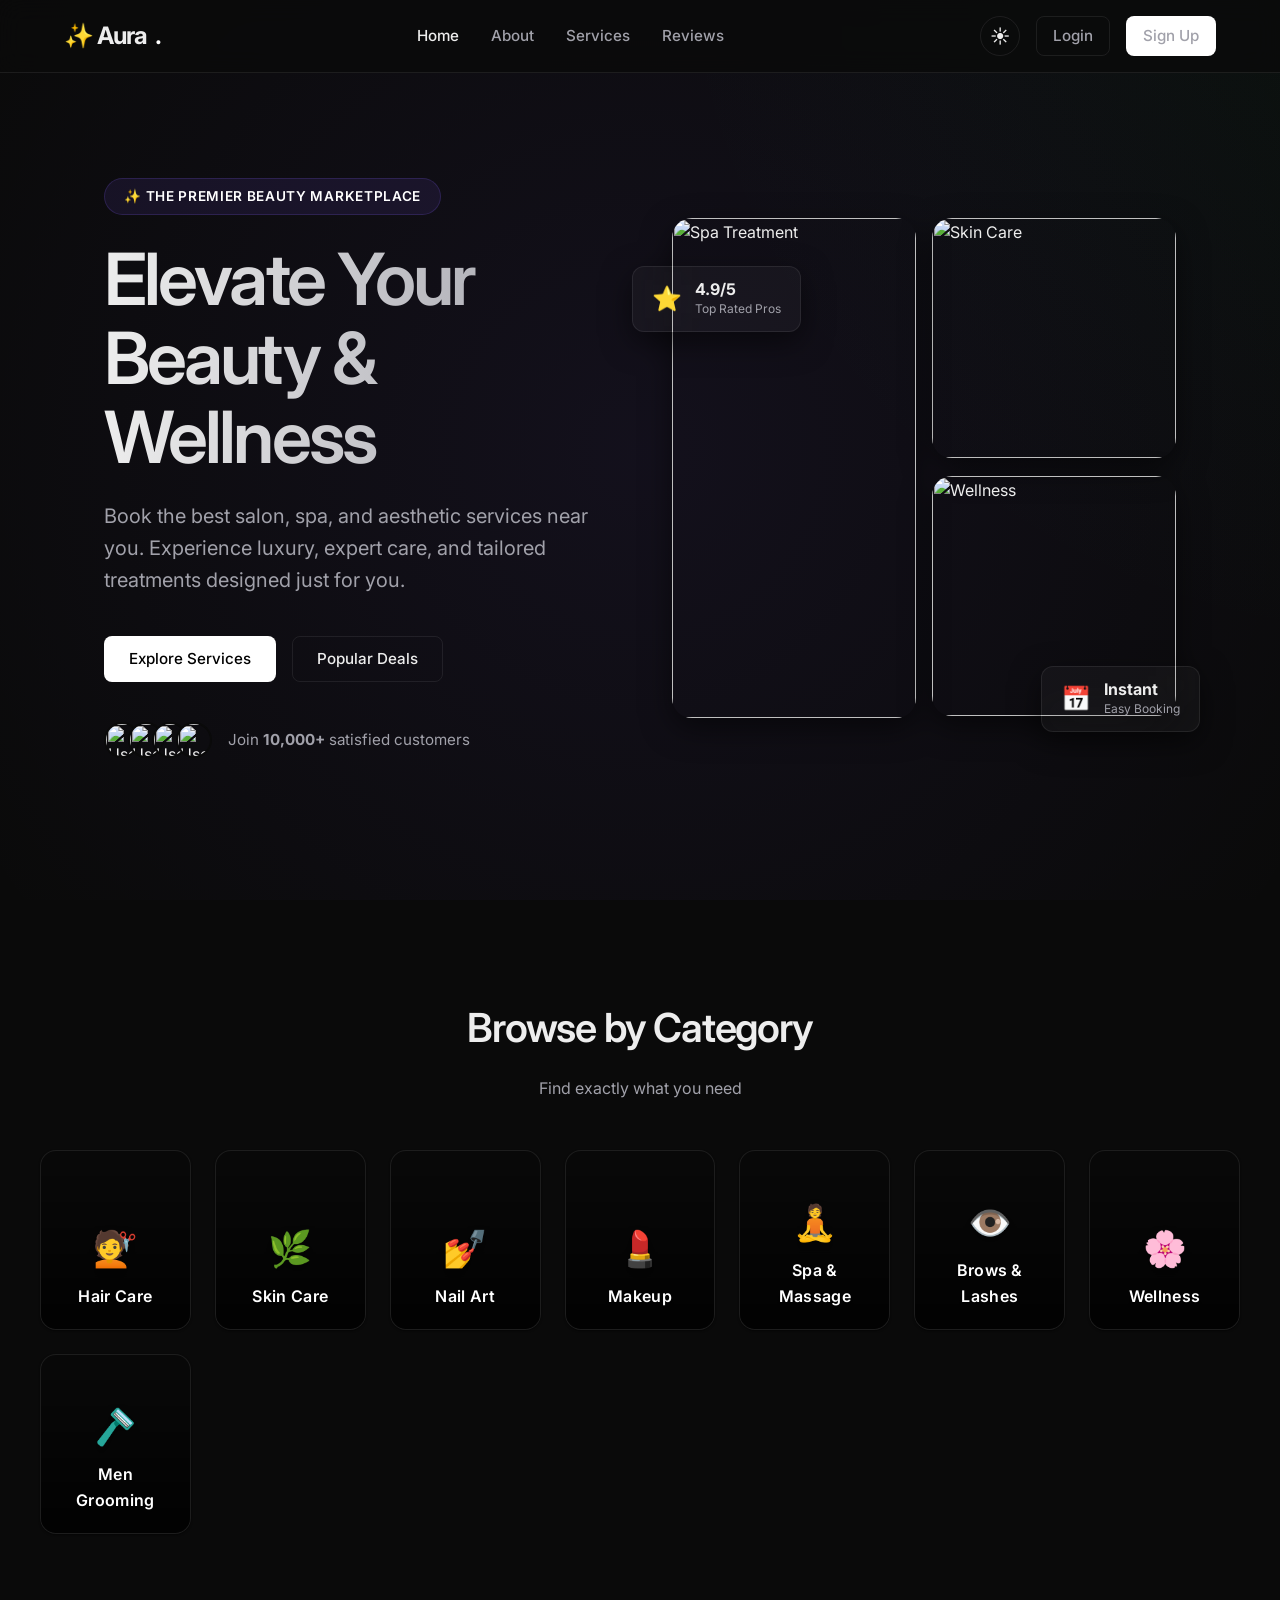
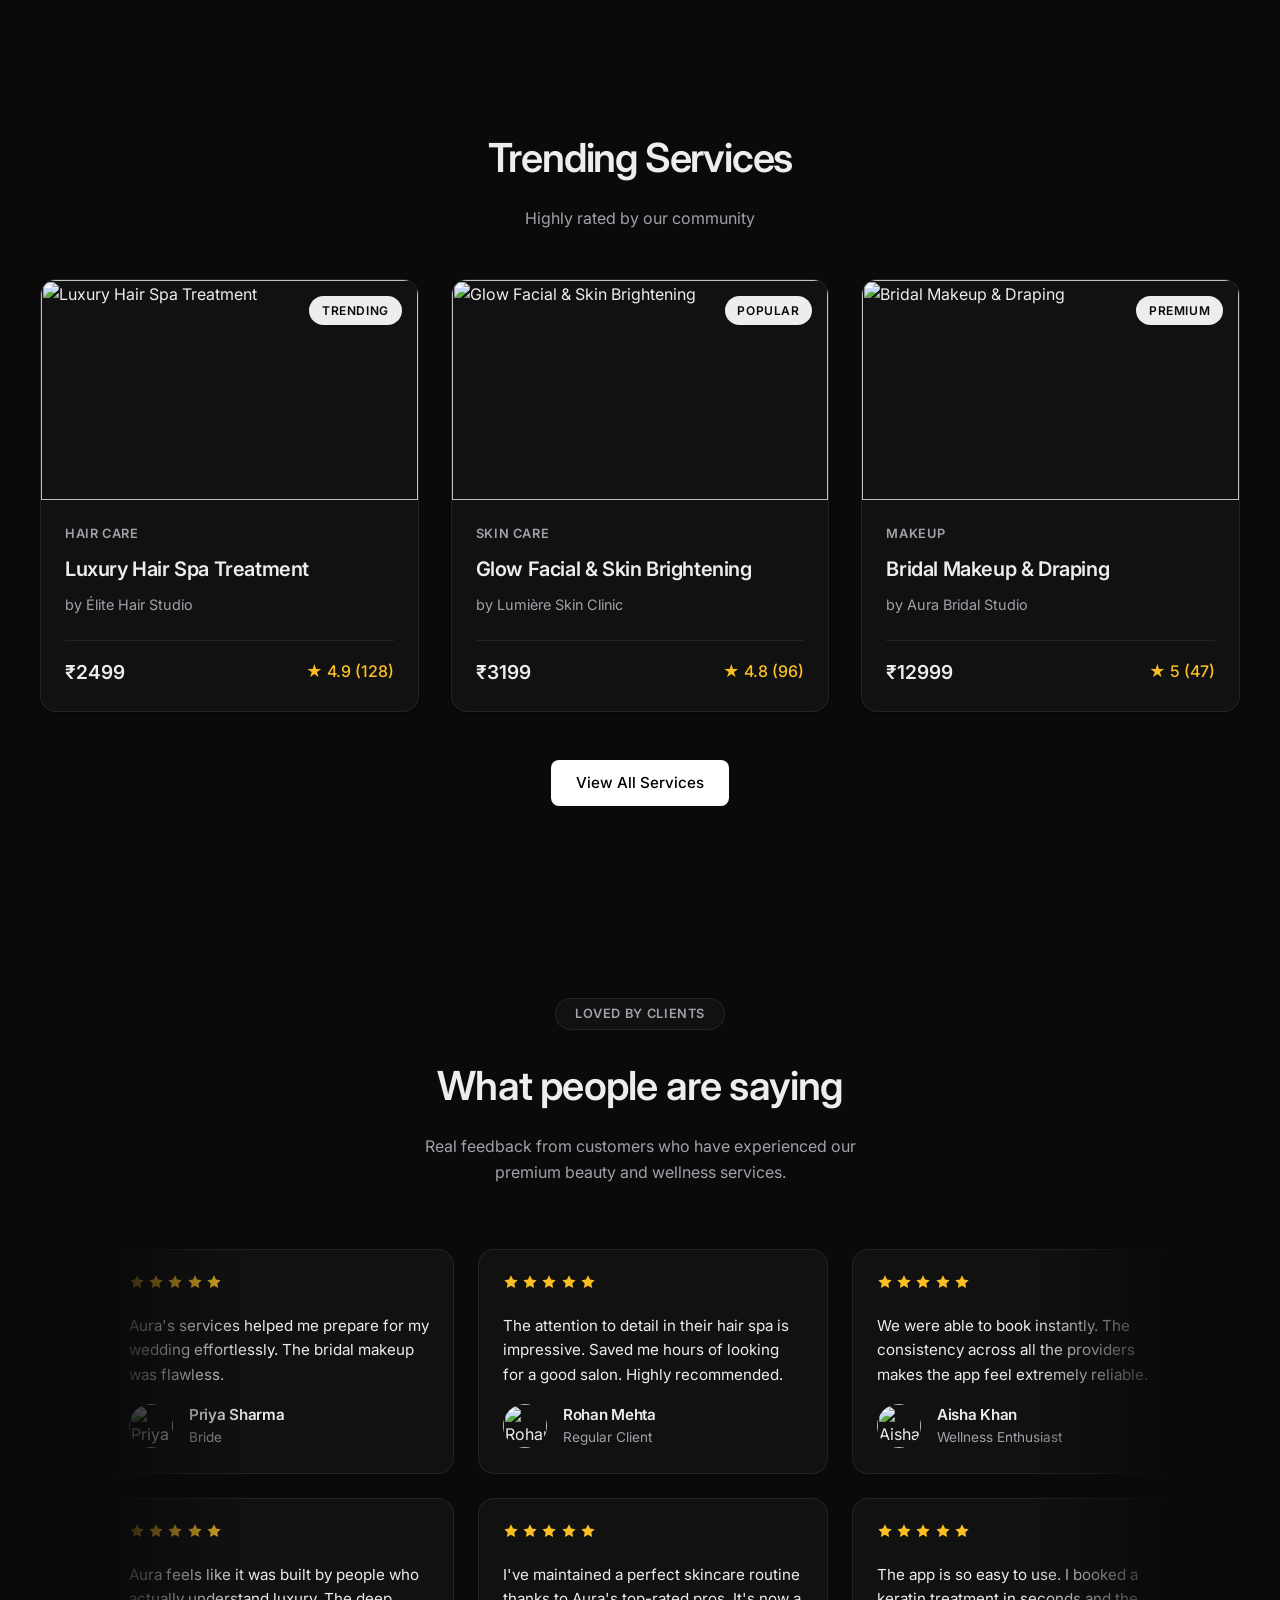
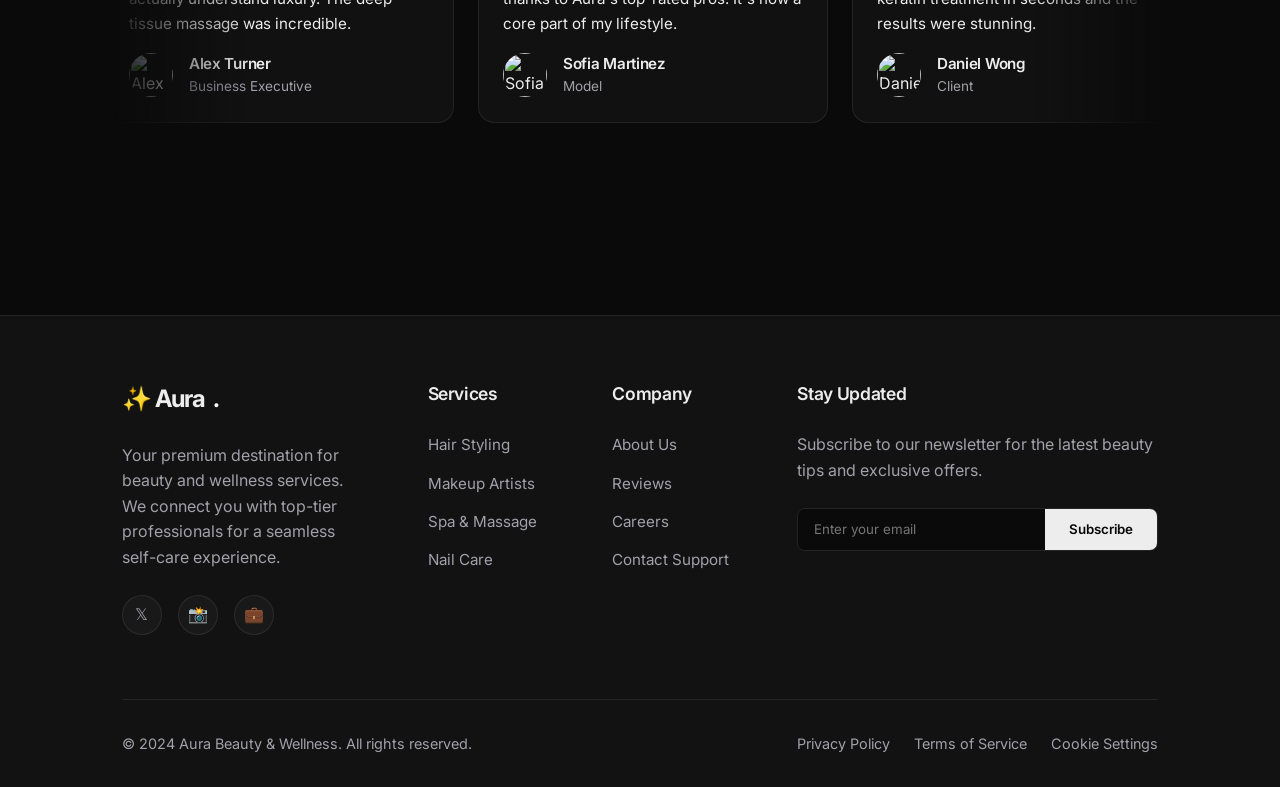
==== frontend/index.html @ a6e3ef5e "send" ====
<!DOCTYPE physical>
<html lang="en">
<head>
  <meta charset="UTF-8">
  <meta name="viewport" content="width=device-width, initial-scale=1.0">
  <title>Aura | Premium Beauty Marketplace</title>
  <script>
    (function() {
      const savedTheme = localStorage.getItem('theme');
      const prefersDark = window.matchMedia && window.matchMedia('(prefers-color-scheme: dark)').matches;
      const theme = savedTheme || (prefersDark ? 'dark' : 'light');
      document.documentElement.setAttribute('data-theme', theme);
    })();
  </script>
  <link rel="stylesheet" href="css/style.css">
</head>
<body>

  <nav>
    <a href="index.html" class="logo">✨ Aura<span>.</span></a>
    <div class="nav-center">
      <div class="nav-links">
        <a href="index.html" class="active">Home</a>
        <a href="about.html">About</a>
        <a href="services.html">Services</a>
        <a href="testimonials.html">Reviews</a>
      </div>
    </div>
    <div style="display: flex; align-items: center; gap: 1rem;">
      <button id="theme-toggle" class="icon-btn" aria-label="Toggle Theme">🌓</button>
      <div class="auth-buttons nav-links" id="auth-nav">
        <!-- Injected by JS -->
      </div>
    </div>
  </nav>

  <section class="hero">
    <div class="hero-bg"></div>
    <div class="container hero-container">
      <div class="hero-content observe fade-in">
        <div class="hero-badge">✨ The Premier Beauty Marketplace</div>
        <h1>Elevate Your Beauty & Wellness</h1>
        <p>Book the best salon, spa, and aesthetic services near you. Experience luxury, expert care, and tailored treatments designed just for you.</p>
        <div class="hero-buttons">
          <a href="services.html" class="btn btn-primary ripple">Explore Services</a>
          <a href="#popular" class="btn btn-outline ripple">Popular Deals</a>
        </div>
        <div class="hero-trust">
          <div class="avatars">
            <img src="https://i.pravatar.cc/100?img=1" alt="User">
            <img src="https://i.pravatar.cc/100?img=2" alt="User">
            <img src="https://i.pravatar.cc/100?img=3" alt="User">
            <img src="https://i.pravatar.cc/100?img=4" alt="User">
          </div>
          <p>Join <strong>10,000+</strong> satisfied customers</p>
        </div>
      </div>
      <div class="hero-image-grid observe fade-in delay-1">
        <div class="hero-img-wrap-1">
          <img src="https://images.unsplash.com/photo-1544161515-4ab6ce6db874?w=800&q=80" alt="Spa Treatment" class="hero-img">
          <div class="floating-badge top-left glass-card">
            <span class="fb-icon">⭐</span>
            <div class="fb-text">
               <strong>4.9/5</strong>
               <span>Top Rated Pros</span>
            </div>
          </div>
        </div>
        <img src="https://images.unsplash.com/photo-1522337660859-02fbefca4702?w=800&q=80" alt="Skin Care" class="hero-img hero-img-2">
        <div class="hero-img-wrap-3">
          <img src="https://images.unsplash.com/photo-1515377905703-c4788e51af15?w=800&q=80" alt="Wellness" class="hero-img">
          <div class="floating-badge bottom-right glass-card">
            <span class="fb-icon">📅</span>
            <div class="fb-text">
               <strong>Instant</strong>
               <span>Easy Booking</span>
            </div>
          </div>
        </div>
      </div>
    </div>
  </section>

  <section class="section container">
    <div class="section-header observe fade-in">
      <h2>Browse by Category</h2>
      <p>Find exactly what you need</p>
    </div>
    <div class="categories-grid" id="categories-container">
      <!-- Injected by JS -->
    </div>
  </section>

  <section id="popular" class="section container">
    <div class="section-header observe fade-in">
      <h2>Trending Services</h2>
      <p>Highly rated by our community</p>
    </div>
    <div class="services-grid" id="popular-container">
      <!-- Injected by JS -->
    </div>
    <div class="container" style="text-align: center; margin-top: 3rem;">
      <a href="services.html" class="btn btn-primary ripple">View All Services</a>
    </div>
  </section>

  <!-- Testimonials Section -->
  <section class="testimonials-section">
    <div class="container">
      <div class="testimonials-header observe fade-in">
        <div class="testimonials-badge">Loved by clients</div>
        <h2>What people are saying</h2>
        <p>Real feedback from customers who have experienced our premium beauty and wellness services.</p>
      </div>
      
      <div class="marquee-container observe fade-in delay-1" id="rows-container"></div>
    </div>
  </section>

  <footer>
    <div class="container">
      <div class="footer-content">
        <div class="footer-col">
          <a href="index.html" class="logo">✨ Aura<span>.</span></a>
          <p style="color: var(--text-muted); margin-top: 1.5rem; line-height: 1.6;">Your premium destination for beauty and wellness services. We connect you with top-tier professionals for a seamless self-care experience.</p>
          <div class="social-links">
            <a href="#" aria-label="Twitter">𝕏</a>
            <a href="#" aria-label="Instagram">📸</a>
            <a href="#" aria-label="LinkedIn">💼</a>
          </div>
        </div>
        <div class="footer-col">
          <h4>Services</h4>
          <ul>
            <li><a href="services.html">Hair Styling</a></li>
            <li><a href="services.html">Makeup Artists</a></li>
            <li><a href="services.html">Spa & Massage</a></li>
            <li><a href="services.html">Nail Care</a></li>
          </ul>
        </div>
        <div class="footer-col">
          <h4>Company</h4>
          <ul>
            <li><a href="about.html">About Us</a></li>
            <li><a href="testimonials.html">Reviews</a></li>
            <li><a href="#">Careers</a></li>
            <li><a href="#">Contact Support</a></li>
          </ul>
        </div>
        <div class="footer-col">
          <h4>Stay Updated</h4>
          <p style="color: var(--text-muted); margin-bottom: 1rem;">Subscribe to our newsletter for the latest beauty tips and exclusive offers.</p>
          <form class="newsletter-form" onsubmit="event.preventDefault(); alert('Subscribed successfully!');">
            <input type="email" placeholder="Enter your email" required>
            <button type="submit">Subscribe</button>
          </form>
        </div>
      </div>
      <div class="footer-bottom">
        <p>&copy; 2024 Aura Beauty & Wellness. All rights reserved.</p>
        <div class="footer-bottom-links">
          <a href="#">Privacy Policy</a>
          <a href="#">Terms of Service</a>
          <a href="#">Cookie Settings</a>
        </div>
      </div>
    </div>
  </footer>

  <script src="https://cdnjs.cloudflare.com/ajax/libs/gsap/3.12.2/gsap.min.js"></script>
  <script src="https://cdnjs.cloudflare.com/ajax/libs/gsap/3.12.2/ScrollTrigger.min.js"></script>
  <script src="js/data.js"></script>
  <script src="js/script.js"></script>
  <script>
    document.addEventListener('DOMContentLoaded', async () => {
      // Load Categories
      const catContainer = document.getElementById('categories-container');
      CATEGORIES.slice(1).forEach((cat, i) => { // Skip 'All'
        const el = document.createElement('div');
        el.className = `category-card observe fade-in delay-${(i%3)+1}`;
        el.style.backgroundImage = `url('${cat.image}')`;
        el.innerHTML = `
          <div class="category-content">
            <div class="category-icon">${cat.icon}</div>
            <h4>${cat.label}</h4>
          </div>
        `;
        el.onclick = () => window.location.href = `services.html?category=${encodeURIComponent(cat.id)}`;
        catContainer.appendChild(el);
      });

      // Load Popular Services from backend or mock
      await loadServices();
      const popContainer = document.getElementById('popular-container');
      const popular = SERVICES.filter(s => s.tags?.includes('popular')).slice(0, 3);
      if(popContainer) popContainer.innerHTML = popular.map(createServiceCard).join('');
      
      // Re-trigger animations after dynamic content loads
      if (typeof initAnimations === 'function') {
        setTimeout(initAnimations, 100);
      }
    });
  </script>
  <script>
    const testimonials = [
        { text: "Aura's services helped me prepare for my wedding effortlessly. The bridal makeup was flawless.", name: "Priya Sharma", role: "Bride", image: "https://images.unsplash.com/photo-1534528741775-53994a69daeb?w=200&q=80" },
        { text: "The attention to detail in their hair spa is impressive. Saved me hours of looking for a good salon. Highly recommended.", name: "Rohan Mehta", role: "Regular Client", image: "https://images.unsplash.com/photo-1535713875002-d1d0cf377fde?q=80&w=200" },
        { text: "We were able to book instantly. The consistency across all the providers makes the app feel extremely reliable.", name: "Aisha Khan", role: "Wellness Enthusiast", image: "https://images.unsplash.com/photo-1527980965255-d3b416303d12?w=200&auto=format&fit=crop&q=60" },
        { text: "Aura feels like it was built by people who actually understand luxury. The deep tissue massage was incredible.", name: "Alex Turner", role: "Business Executive", image: "https://images.unsplash.com/photo-1522075469751-3a6694fb2f61?w=200&auto=format&fit=crop&q=60" },
        { text: "I've maintained a perfect skincare routine thanks to Aura's top-rated pros. It's now a core part of my lifestyle.", name: "Sofia Martinez", role: "Model", image: "https://images.unsplash.com/photo-1438761681033-6461ffad8d80?q=80&w=100&h=100&auto=format&fit=crop" },
        { text: "The app is so easy to use. I booked a keratin treatment in seconds and the results were stunning.", name: "Daniel Wong", role: "Client", image: "https://images.unsplash.com/photo-1507003211169-0a1dd7228f2d?w=200&q=80" }
    ];

    const rows = [
        { start: 0, end: 3, className: "animate-scroll" },
        { start: 3, end: 6, className: "animate-scroll-reverse" }
    ];

    function renderCard(testimonial) {
        const stars = Array(5).fill(0).map(() =>
            `<svg xmlns="http://www.w3.org/2000/svg" width="16" height="16" viewBox="0 0 24 24" fill="currentColor" stroke="none" class="stars"><path d="M12 2l3.09 6.26L22 9.27l-5 4.87 1.18 6.88L12 17.77l-6.18 3.25L7 14.14 2 9.27l6.91-1.01L12 2z"></path></svg>`
        ).join('');

        return `
            <div class="testimonial-card">
                <div class="stars" style="margin-bottom: 0.5rem; color: #fbbf24; display: flex; gap: 0.2rem;">
                    ${stars}
                </div>
                <p class="testimonial-text">${testimonial.text}</p>
                <div class="testimonial-author">
                    <img src="${testimonial.image}" alt="${testimonial.name}"/>
                    <div class="author-info">
                        <h4>${testimonial.name}</h4>
                        <p>${testimonial.role}</p>
                    </div>
                </div>
            </div>
        `;
    }

    document.addEventListener('DOMContentLoaded', () => {
        const rowsContainer = document.getElementById('rows-container');
        if (rowsContainer) {
            rows.forEach((row) => {
                const rowDiv = document.createElement('div');
                rowDiv.className = 'marquee-row';
                const items = testimonials.slice(row.start, row.end);
                rowDiv.innerHTML = `
                    <div class="marquee-content ${row.className}">
                        ${[...items, ...items, ...items, ...items].map(t => renderCard(t)).join('')}
                    </div>
                `;
                rowsContainer.appendChild(rowDiv);
            });
        }
    });
  </script>
</body>
</html>
---- frontend/css/style.css ----
@import url('https://fonts.googleapis.com/css2?family=Inter:wght@300;400;500;600;700&display=swap');

:root {
  /* Light Mode (Default for smooth transition, we'll set dark via JS if preferred) */
  --bg-color: #ffffff;
  --card-bg: #ffffff;
  --border-color: rgba(0, 0, 0, 0.08);
  --primary: #000000;
  --primary-hover: #333333;
  --primary-text: #ffffff;
  --accent: #2CB67D;
  --text-main: #171717;
  --text-muted: #737373;
  --nav-bg: rgba(255, 255, 255, 0.8);
  --danger: #ef4444;
  --success: #10b981;
  --skeleton-bg: #e5e5e5;
  --skeleton-shine: #f5f5f5;
  --input-bg: #ffffff;
  --shadow-sm: 0 1px 2px 0 rgba(0, 0, 0, 0.05);
  --shadow-md: 0 4px 6px -1px rgba(0, 0, 0, 0.1), 0 2px 4px -1px rgba(0, 0, 0, 0.06);
  --shadow-lg: 0 10px 15px -3px rgba(0, 0, 0, 0.1), 0 4px 6px -2px rgba(0, 0, 0, 0.05);
}

[data-theme="dark"] {
  --bg-color: #0a0a0a;
  --card-bg: rgba(255, 255, 255, 0.03);
  --border-color: rgba(255, 255, 255, 0.08);
  --primary: #ffffff;
  --primary-hover: #e5e5e5;
  --primary-text: #000000;
  --accent: #2CB67D;
  --text-main: #ededed;
  --text-muted: #a1a1aa;
  --nav-bg: rgba(10, 10, 10, 0.8);
  --skeleton-bg: #1f1f1f;
  --skeleton-shine: #2a2a2a;
  --input-bg: rgba(255, 255, 255, 0.05);
  --shadow-sm: 0 1px 2px 0 rgba(0, 0, 0, 0.5);
  --shadow-md: 0 4px 6px -1px rgba(0, 0, 0, 0.4);
  --shadow-lg: 0 10px 30px rgba(0, 0, 0, 0.5);
}

* {
  margin: 0;
  padding: 0;
  box-sizing: border-box;
  font-family: 'Inter', sans-serif;
  transition: background-color 0.3s ease, border-color 0.3s ease;
}

body {
  background-color: var(--bg-color);
  color: var(--text-main);
  overflow-x: hidden;
  line-height: 1.6;
  transition: background-color 0.3s ease, color 0.3s ease;
}

a {
  text-decoration: none;
  color: inherit;
}

ul {
  list-style: none;
}

/* Typography */
h1, h2, h3, h4, h5, h6 {
  color: var(--text-main);
  font-weight: 600;
  letter-spacing: -0.02em;
}

/* Animations */
@keyframes fadeIn {
  from { opacity: 0; transform: translateY(20px); }
  to { opacity: 1; transform: translateY(0); }
}

@keyframes shimmer {
  0% { background-position: -1000px 0; }
  100% { background-position: 1000px 0; }
}

.fade-in {
  animation: fadeIn 0.8s cubic-bezier(0.16, 1, 0.3, 1) forwards;
  opacity: 0;
}

.delay-1 { animation-delay: 0.1s; }
.delay-2 { animation-delay: 0.2s; }
.delay-3 { animation-delay: 0.3s; }

/* Navbar */
nav {
  position: fixed;
  top: 0;
  width: 100%;
  padding: 1rem 5%;
  display: flex;
  justify-content: space-between;
  align-items: center;
  background: var(--nav-bg);
  backdrop-filter: blur(12px);
  -webkit-backdrop-filter: blur(12px);
  z-index: 1000;
  border-bottom: 1px solid var(--border-color);
  transition: all 0.3s ease;
}

.logo {
  font-size: 1.5rem;
  font-weight: 700;
  color: var(--text-main);
  display: flex;
  align-items: center;
  gap: 0.5rem;
  letter-spacing: -0.04em;
}

.logo span {
  color: var(--primary);
}

.nav-center {
  display: flex;
  align-items: center;
  gap: 2rem;
}

.nav-links {
  display: flex;
  gap: 2rem;
}

.nav-links a {
  font-weight: 500;
  color: var(--text-muted);
  transition: color 0.3s ease;
  font-size: 0.95rem;
}

.nav-links a:hover, .nav-links a.active {
  color: var(--text-main);
}

.auth-buttons {
  display: flex;
  gap: 1rem;
  align-items: center;
}

/* Buttons */
.btn {
  padding: 0.6rem 1.5rem;
  border-radius: 8px;
  font-weight: 500;
  cursor: pointer;
  transition: all 0.3s cubic-bezier(0.16, 1, 0.3, 1);
  border: 1px solid transparent;
  display: inline-block;
  font-size: 0.95rem;
}

.btn-primary {
  background: var(--primary);
  color: var(--primary-text);
}

.btn-primary:hover {
  background: var(--primary-hover);
  transform: translateY(-2px);
  box-shadow: var(--shadow-md);
}

.btn-outline {
  background: transparent;
  color: var(--text-main);
  border: 1px solid var(--border-color);
}

.btn-outline:hover {
  background: var(--card-bg);
  border-color: var(--text-muted);
}

.btn-full {
  width: 100%;
  padding: 0.8rem;
}

.icon-btn {
  background: transparent;
  border: 1px solid var(--border-color);
  color: var(--text-main);
  font-size: 1.2rem;
  cursor: pointer;
  border-radius: 50%;
  width: 40px;
  height: 40px;
  display: flex;
  align-items: center;
  justify-content: center;
  transition: all 0.3s ease;
}

.icon-btn:hover {
  background: var(--card-bg);
  transform: scale(1.05);
}

/* Ripple Effect */
.ripple {
  position: relative;
  overflow: hidden;
}

.ripple::after {
  content: "";
  display: block;
  position: absolute;
  width: 100%;
  height: 100%;
  top: 0;
  left: 0;
  pointer-events: none;
  background-image: radial-gradient(circle, rgba(255,255,255,0.4) 10%, transparent 10.01%);
  background-repeat: no-repeat;
  background-position: 50%;
  transform: scale(10, 10);
  opacity: 0;
  transition: transform .5s, opacity 1s;
}

[data-theme="light"] .btn-primary.ripple::after {
  background-image: radial-gradient(circle, rgba(0,0,0,0.2) 10%, transparent 10.01%);
}

.ripple:active::after {
  transform: scale(0, 0);
  opacity: .3;
  transition: 0s;
}

/* Glassmorphism Cards */
.glass-card {
  background: var(--card-bg);
  border: 1px solid var(--border-color);
  backdrop-filter: blur(16px);
  -webkit-backdrop-filter: blur(16px);
  border-radius: 16px;
  padding: 2rem;
  box-shadow: var(--shadow-sm);
  transition: transform 0.4s cubic-bezier(0.16, 1, 0.3, 1), box-shadow 0.4s ease, border-color 0.3s ease;
}

.glass-card:hover {
  transform: translateY(-4px);
  box-shadow: var(--shadow-lg);
  border-color: var(--text-muted);
}

/* Layout */
.container {
  max-width: 1200px;
  margin: 0 auto;
  padding: 0 5%;
}

.section {
  padding: 6rem 0;
}

.section-header {
  text-align: center;
  margin-bottom: 3rem;
}

.section-header h2 {
  font-size: 2.5rem;
  margin-bottom: 1rem;
  letter-spacing: -0.03em;
}

.section-header p {
  color: var(--text-muted);
}

/* Hero Section */
.hero {
  min-height: 100vh;
  display: flex;
  align-items: center;
  position: relative;
  padding-top: 100px;
  padding-bottom: 4rem;
  overflow: hidden;
}

.hero-container {
  display: grid;
  grid-template-columns: 1fr 1fr;
  gap: 4rem;
  align-items: center;
  width: 100%;
}

.hero-bg {
  position: absolute;
  top: -50%;
  left: -50%;
  width: 200%;
  height: 200%;
  background: radial-gradient(circle at center, rgba(127, 90, 240, 0.08) 0%, transparent 50%),
              radial-gradient(circle at 80% 20%, rgba(44, 182, 125, 0.05) 0%, transparent 30%);
  animation: rotate 30s linear infinite;
  z-index: -1;
}

[data-theme="light"] .hero-bg {
  background: radial-gradient(circle at center, rgba(127, 90, 240, 0.05) 0%, transparent 50%),
              radial-gradient(circle at 80% 20%, rgba(44, 182, 125, 0.03) 0%, transparent 30%);
}

@keyframes rotate {
  100% { transform: rotate(360deg); }
}

.hero-content {
  max-width: 600px;
  z-index: 1;
}

.hero h1 {
  font-size: 4.5rem;
  line-height: 1.1;
  margin-bottom: 1.5rem;
  letter-spacing: -0.04em;
  background: linear-gradient(to right, var(--text-main), var(--text-muted));
  -webkit-background-clip: text;
  -webkit-text-fill-color: transparent;
}

.hero p {
  font-size: 1.25rem;
  color: var(--text-muted);
  margin-bottom: 2.5rem;
  font-weight: 400;
}

.hero-image-grid {
  display: grid;
  grid-template-columns: repeat(2, 1fr);
  gap: 1rem;
  position: relative;
  z-index: 1;
}

.hero-img {
  width: 100%;
  height: 100%;
  object-fit: cover;
  border-radius: 20px;
  box-shadow: var(--shadow-lg);
  transition: transform 0.5s ease;
}

.hero-img:hover {
  transform: scale(1.02);
}

.hero-img-wrap-1 {
  grid-column: 1 / 2;
  grid-row: 1 / 3;
  height: 500px;
  position: relative;
}

.hero-img-2 {
  grid-column: 2 / 3;
  grid-row: 1 / 2;
  height: 240px;
}

.hero-img-wrap-3 {
  grid-column: 2 / 3;
  grid-row: 2 / 3;
  height: 240px;
  position: relative;
}

/* Hero Detailing */
.hero-badge {
  display: inline-block;
  padding: 0.4rem 1.2rem;
  background: rgba(127, 90, 240, 0.1);
  color: var(--primary);
  border: 1px solid rgba(127, 90, 240, 0.2);
  border-radius: 30px;
  font-size: 0.85rem;
  font-weight: 600;
  margin-bottom: 1.5rem;
  letter-spacing: 0.05em;
  text-transform: uppercase;
}

[data-theme="light"] .hero-badge {
  background: var(--card-bg);
  color: var(--text-main);
  border-color: var(--border-color);
}

.hero-buttons {
  display: flex;
  gap: 1rem;
  margin-top: 2rem;
}

.hero-trust {
  display: flex;
  align-items: center;
  gap: 1rem;
  margin-top: 2.5rem;
}

.avatars {
  display: flex;
}

.avatars img {
  width: 36px;
  height: 36px;
  border-radius: 50%;
  border: 2px solid var(--bg-color);
  margin-left: -12px;
}

.avatars img:first-child {
  margin-left: 0;
}

.hero-trust p {
  font-size: 0.95rem;
  margin: 0;
  color: var(--text-muted);
}

.floating-badge {
  position: absolute;
  padding: 0.8rem 1.2rem;
  display: flex;
  align-items: center;
  gap: 0.8rem;
  border-radius: 12px;
  z-index: 10;
  box-shadow: var(--shadow-lg);
  backdrop-filter: blur(20px);
}

.floating-badge.top-left {
  top: 3rem;
  left: -2.5rem;
}

.floating-badge.bottom-right {
  bottom: -1rem;
  right: -1.5rem;
}

.fb-icon {
  font-size: 1.5rem;
}

.fb-text {
  display: flex;
  flex-direction: column;
}

.fb-text strong {
  font-size: 1rem;
  line-height: 1.2;
  color: var(--text-main);
}

.fb-text span {
  font-size: 0.75rem;
  color: var(--text-muted);
}

/* Categories */
.categories-grid {
  display: grid;
  grid-template-columns: repeat(auto-fit, minmax(140px, 1fr));
  gap: 1.5rem;
  text-align: center;
}

.category-card {
  position: relative;
  height: 180px;
  border-radius: 16px;
  background-size: cover;
  background-position: center;
  border: 1px solid var(--border-color);
  cursor: pointer;
  box-shadow: var(--shadow-sm);
  transition: all 0.4s cubic-bezier(0.16, 1, 0.3, 1);
  overflow: hidden;
  display: flex;
  align-items: flex-end;
  justify-content: center;
}

.category-card:hover {
  transform: translateY(-6px);
  box-shadow: var(--shadow-lg);
  border-color: rgba(255, 255, 255, 0.5);
}

.category-card::before {
  content: '';
  position: absolute;
  top: 0; left: 0; right: 0; bottom: 0;
  background: linear-gradient(to top, rgba(0,0,0,0.8) 0%, rgba(0,0,0,0.1) 100%);
  z-index: 1;
  transition: opacity 0.3s ease;
}

.category-card:hover::before {
  background: linear-gradient(to top, rgba(0,0,0,0.9) 0%, rgba(0,0,0,0.2) 100%);
}

.category-content {
  position: relative;
  z-index: 2;
  padding: 1.2rem 1rem;
  width: 100%;
}

.category-icon {
  font-size: 2.2rem;
  margin-bottom: 0.5rem;
  filter: drop-shadow(0 2px 4px rgba(0,0,0,0.5));
  transition: transform 0.3s ease;
}

.category-card:hover .category-icon {
  transform: scale(1.1);
}

.category-card h4 {
  color: #ffffff; /* Always white over the dark gradient */
  font-weight: 600;
  letter-spacing: 0.02em;
  text-shadow: 0 2px 4px rgba(0,0,0,0.5);
  font-size: 1rem;
}

/* Service Cards */
.services-grid {
  display: grid;
  grid-template-columns: repeat(auto-fill, minmax(300px, 1fr));
  gap: 2rem;
}

.service-card {
  background: var(--card-bg);
  border: 1px solid var(--border-color);
  border-radius: 16px;
  overflow: hidden;
  transition: transform 0.4s cubic-bezier(0.16, 1, 0.3, 1), box-shadow 0.4s ease;
  display: flex;
  flex-direction: column;
  box-shadow: var(--shadow-sm);
}

.service-card:hover {
  transform: translateY(-6px);
  box-shadow: var(--shadow-lg);
  border-color: var(--text-muted);
}

.service-img {
  width: 100%;
  height: 220px;
  object-fit: cover;
  transition: transform 0.6s cubic-bezier(0.16, 1, 0.3, 1);
}

.service-card:hover .service-img {
  transform: scale(1.05);
}

.service-img-container {
  overflow: hidden;
  position: relative;
}

.service-badge {
  position: absolute;
  top: 1rem;
  right: 1rem;
  background: var(--text-main);
  color: var(--bg-color);
  padding: 0.3rem 0.8rem;
  border-radius: 20px;
  font-size: 0.75rem;
  font-weight: 600;
  text-transform: uppercase;
  letter-spacing: 0.05em;
  backdrop-filter: blur(4px);
}

.service-info {
  padding: 1.5rem;
  display: flex;
  flex-direction: column;
  flex-grow: 1;
}

.service-category {
  color: var(--text-muted);
  font-size: 0.8rem;
  text-transform: uppercase;
  letter-spacing: 0.05em;
  margin-bottom: 0.5rem;
  font-weight: 600;
}

.service-title {
  font-size: 1.25rem;
  margin-bottom: 0.5rem;
}

.service-provider {
  color: var(--text-muted);
  font-size: 0.9rem;
  margin-bottom: 1.5rem;
}

.service-meta {
  display: flex;
  justify-content: space-between;
  align-items: center;
  margin-top: auto;
  padding-top: 1rem;
  border-top: 1px solid var(--border-color);
}

.service-price {
  font-size: 1.2rem;
  font-weight: 600;
  color: var(--text-main);
}

.service-rating {
  display: flex;
  align-items: center;
  gap: 0.3rem;
  color: #fbbf24;
  font-weight: 500;
}

/* Skeleton Loader */
.skeleton {
  background: var(--skeleton-bg);
  background-image: linear-gradient(to right, var(--skeleton-bg) 0%, var(--skeleton-shine) 20%, var(--skeleton-bg) 40%, var(--skeleton-bg) 100%);
  background-repeat: no-repeat;
  background-size: 800px 100%;
  animation-duration: 1.5s;
  animation-fill-mode: forwards;
  animation-iteration-count: infinite;
  animation-name: shimmer;
  animation-timing-function: linear;
}

/* Forms & Inputs */
.form-group {
  margin-bottom: 1.5rem;
}

.form-label {
  display: block;
  margin-bottom: 0.5rem;
  color: var(--text-main);
  font-size: 0.9rem;
  font-weight: 500;
}

.form-input {
  width: 100%;
  padding: 0.8rem 1rem;
  background: var(--input-bg);
  border: 1px solid var(--border-color);
  border-radius: 8px;
  color: var(--text-main);
  transition: all 0.3s ease;
  font-family: inherit;
  font-size: 0.95rem;
}

.form-input:focus {
  outline: none;
  border-color: var(--text-main);
  box-shadow: 0 0 0 1px var(--text-main);
}

/* Auth Pages */
.auth-container {
  min-height: 100vh;
  display: flex;
  align-items: center;
  justify-content: center;
  padding: 2rem;
}

.auth-card {
  width: 100%;
  max-width: 420px;
}

.auth-header {
  text-align: center;
  margin-bottom: 2rem;
}

.auth-link {
  color: var(--text-muted);
  margin-top: 1.5rem;
  display: block;
  text-align: center;
  font-size: 0.9rem;
  transition: color 0.3s;
}

.auth-link:hover {
  color: var(--text-main);
  text-decoration: underline;
}

/* Services Page specific */
.search-bar {
  margin-bottom: 2rem;
  display: flex;
  gap: 1rem;
}

.search-input {
  flex-grow: 1;
}

.filter-scroll {
  display: flex;
  gap: 1rem;
  overflow-x: auto;
  padding-bottom: 1rem;
  margin-bottom: 2rem;
  scrollbar-width: none; /* Firefox */
}

.filter-scroll::-webkit-scrollbar {
  display: none; /* Safari and Chrome */
}

.filter-btn {
  padding: 0.6rem 1.2rem;
  border-radius: 30px;
  background: var(--card-bg);
  border: 1px solid var(--border-color);
  color: var(--text-muted);
  cursor: pointer;
  white-space: nowrap;
  transition: all 0.3s ease;
  font-size: 0.9rem;
  font-weight: 500;
}

.filter-btn.active, .filter-btn:hover {
  background: var(--text-main);
  color: var(--bg-color);
  border-color: var(--text-main);
}

/* Details Page */
.details-container {
  display: grid;
  grid-template-columns: 2fr 1fr;
  gap: 4rem;
  padding-top: 120px;
}

.details-img {
  width: 100%;
  height: 450px;
  object-fit: cover;
  border-radius: 16px;
  margin-bottom: 2rem;
  box-shadow: var(--shadow-md);
}

.details-header {
  margin-bottom: 1.5rem;
}

.details-meta {
  display: flex;
  gap: 1.5rem;
  color: var(--text-muted);
  margin-bottom: 2rem;
  font-size: 0.95rem;
}

.details-meta span {
  display: flex;
  align-items: center;
  gap: 0.5rem;
}

.booking-card {
  position: sticky;
  top: 120px;
}

/* Toast Notifications */
#toast-container {
  position: fixed;
  bottom: 2rem;
  right: 2rem;
  z-index: 9999;
  display: flex;
  flex-direction: column;
  gap: 1rem;
}

.toast {
  background: var(--card-bg);
  backdrop-filter: blur(10px);
  border: 1px solid var(--border-color);
  padding: 1rem 1.5rem;
  border-radius: 8px;
  color: var(--text-main);
  box-shadow: var(--shadow-lg);
  display: flex;
  align-items: center;
  gap: 0.75rem;
  transform: translateX(120%);
  transition: transform 0.3s cubic-bezier(0.16, 1, 0.3, 1);
}

.toast.show {
  transform: translateX(0);
}

.toast.success { border-left: 4px solid var(--success); }
.toast.error { border-left: 4px solid var(--danger); }

/* Footer */
footer {
  background: var(--card-bg);
  border-top: 1px solid var(--border-color);
  padding: 4rem 5% 2rem;
  margin-top: 6rem;
}

.footer-content {
  display: grid;
  grid-template-columns: 2fr 1fr 1fr;
  gap: 3rem;
  margin-bottom: 3rem;
}

.footer-col h4 {
  margin-bottom: 1.5rem;
  font-size: 1.1rem;
}

.footer-col ul li {
  margin-bottom: 1rem;
}

.footer-col ul li a {
  color: var(--text-muted);
  transition: color 0.3s;
  font-size: 0.95rem;
}

.footer-col ul li a:hover {
  color: var(--text-main);
}

.footer-bottom {
  text-align: center;
  padding-top: 2rem;
  border-top: 1px solid var(--border-color);
  color: var(--text-muted);
  font-size: 0.9rem;
}

/* Responsive */
@media (max-width: 992px) {
  .hero-container {
    grid-template-columns: 1fr;
    text-align: center;
  }
  .hero-content {
    margin: 0 auto;
  }
  .hero h1 { font-size: 3.5rem; }
  .hero-buttons, .hero-trust { justify-content: center; }
  .hero-img-wrap-1 { height: 300px; }
  .hero-img-2, .hero-img-wrap-3 { height: 140px; }
  .floating-badge.top-left { left: -1rem; }
  .floating-badge.bottom-right { right: -1rem; }
  .dashboard-grid { grid-template-columns: 1fr; }
  .dashboard-sidebar { position: static; }
}

@media (max-width: 768px) {
  .hero h1 { font-size: 3rem; }
  .details-container { grid-template-columns: 1fr; }
  .nav-center { display: none; } /* Simplified mobile nav for now */
  .footer-content { grid-template-columns: 1fr; gap: 2rem; }
}

/* Dashboard */
.dashboard-grid {
  display: grid;
  grid-template-columns: 300px 1fr;
  gap: 3rem;
  padding-top: 120px;
  min-height: 85vh;
  margin-bottom: 4rem;
}

.dashboard-sidebar {
  position: sticky;
  top: 120px;
  height: fit-content;
  text-align: center;
  padding: 2.5rem 1.5rem;
}

.dashboard-avatar {
  width: 120px;
  height: 120px;
  border-radius: 50%;
  background: var(--text-main);
  color: var(--bg-color);
  display: flex;
  align-items: center;
  justify-content: center;
  font-size: 3.5rem;
  margin: 0 auto 1.5rem auto;
  box-shadow: var(--shadow-md);
  border: 4px solid var(--card-bg);
  font-weight: 600;
}

.dashboard-nav {
  margin-top: 2.5rem;
  display: flex;
  flex-direction: column;
  gap: 0.5rem;
}

.dashboard-nav-item {
  padding: 0.8rem 1.5rem;
  border-radius: 8px;
  color: var(--text-muted);
  text-align: left;
  font-weight: 500;
  transition: all 0.3s ease;
  cursor: pointer;
  display: flex;
  align-items: center;
  gap: 1rem;
}

.dashboard-nav-item:hover, .dashboard-nav-item.active {
  background: var(--text-main);
  color: var(--bg-color);
}

.dashboard-stats {
  display: grid;
  grid-template-columns: repeat(auto-fit, minmax(200px, 1fr));
  gap: 1.5rem;
  margin-bottom: 3rem;
}

.stat-card {
  padding: 1.5rem;
  border-radius: 16px;
  background: var(--card-bg);
  border: 1px solid var(--border-color);
  display: flex;
  flex-direction: column;
  gap: 0.5rem;
  box-shadow: var(--shadow-sm);
  transition: transform 0.3s ease;
}

.stat-card:hover {
  transform: translateY(-4px);
  box-shadow: var(--shadow-md);
}

.stat-value {
  font-size: 2.5rem;
  font-weight: 700;
  color: var(--text-main);
  line-height: 1;
}

.stat-label {
  color: var(--text-muted);
  font-size: 0.95rem;
  font-weight: 500;
}

/* Testimonials Marquee */
.testimonials-section {
  padding: 6rem 0;
  overflow: hidden;
  position: relative;
}

.testimonials-header {
  text-align: center;
  margin-bottom: 4rem;
}

.testimonials-badge {
  display: inline-block;
  padding: 0.3rem 1.2rem;
  background: var(--card-bg);
  border: 1px solid var(--border-color);
  border-radius: 30px;
  font-size: 0.8rem;
  color: var(--text-muted);
  margin-bottom: 1.5rem;
  text-transform: uppercase;
  letter-spacing: 0.05em;
  font-weight: 600;
}

.testimonials-header h2 {
  font-size: 2.5rem;
  margin-bottom: 1rem;
}

.testimonials-header p {
  color: var(--text-muted);
  max-width: 500px;
  margin: 0 auto;
}

.marquee-container {
  display: flex;
  flex-direction: column;
  gap: 1.5rem;
}

.marquee-row {
  position: relative;
  overflow: hidden;
  display: flex;
  width: 100%;
}

.marquee-row::before,
.marquee-row::after {
  content: '';
  position: absolute;
  top: 0;
  bottom: 0;
  width: 150px;
  z-index: 2;
  pointer-events: none;
}

.marquee-row::before {
  left: 0;
  background: linear-gradient(to right, var(--bg-color), transparent);
}

.marquee-row::after {
  right: 0;
  background: linear-gradient(to left, var(--bg-color), transparent);
}

.marquee-content {
  display: flex;
  gap: 1.5rem;
  min-width: 200%;
}

.animate-scroll {
  animation: scroll 30s linear infinite;
}

.animate-scroll-reverse {
  animation: scrollReverse 30s linear infinite;
}

.marquee-content:hover {
  animation-play-state: paused;
}

@keyframes scroll {
  0% { transform: translateX(0); }
  100% { transform: translateX(-50%); }
}

@keyframes scrollReverse {
  0% { transform: translateX(-50%); }
  100% { transform: translateX(0); }
}

.testimonial-card {
  background: var(--card-bg);
  border: 1px solid var(--border-color);
  border-radius: 16px;
  padding: 1.5rem;
  width: 350px;
  flex-shrink: 0;
  display: flex;
  flex-direction: column;
  gap: 1rem;
  transition: border-color 0.3s ease;
}

.testimonial-card:hover {
  border-color: rgba(255, 255, 255, 0.3);
}

[data-theme="light"] .testimonial-card:hover {
  border-color: var(--primary);
}

.testimonial-text {
  color: var(--text-main);
  font-size: 0.95rem;
  line-height: 1.6;
}

.testimonial-author {
  display: flex;
  align-items: center;
  gap: 1rem;
  margin-top: auto;
}

.testimonial-author img {
  width: 44px;
  height: 44px;
  border-radius: 50%;
  object-fit: cover;
}

.author-info h4 {
  font-size: 0.95rem;
  margin: 0;
}

.author-info p {
  font-size: 0.85rem;
  color: var(--text-muted);
  margin: 0;
}

/* Vertical Testimonials Page */
.testimonials-page {
  padding: 8rem 2rem 4rem;
  display: flex;
  flex-direction: column;
  align-items: center;
  min-height: 100vh;
}

.testimonials-page-header {
  text-align: center;
  margin-bottom: 4rem;
}

.testimonials-page-header h1 {
  font-size: 3rem;
  margin-bottom: 1rem;
}

.testimonials-page-header p {
  color: var(--text-muted);
  max-width: 500px;
  margin: 0 auto;
}

.vertical-marquee-wrapper {
  position: relative;
  width: 100%;
  max-width: 1200px;
  height: 600px;
  overflow: hidden;
}

.vertical-marquee-wrapper::before,
.vertical-marquee-wrapper::after {
  content: '';
  position: absolute;
  left: 0;
  right: 0;
  height: 100px;
  z-index: 2;
  pointer-events: none;
}

.vertical-marquee-wrapper::before {
  top: 0;
  background: linear-gradient(to bottom, var(--bg-color), transparent);
}

.vertical-marquee-wrapper::after {
  bottom: 0;
  background: linear-gradient(to top, var(--bg-color), transparent);
}

.vertical-marquee-grid {
  display: grid;
  grid-template-columns: repeat(1, 1fr);
  gap: 1.5rem;
  height: 100%;
}

@media (min-width: 768px) {
  .vertical-marquee-grid { grid-template-columns: repeat(2, 1fr); }
}

@media (min-width: 1024px) {
  .vertical-marquee-grid { grid-template-columns: repeat(3, 1fr); }
}

.vertical-col {
  display: flex;
  flex-direction: column;
  gap: 1.5rem;
}

.vertical-col-hidden-md {
  display: none;
}

@media (min-width: 768px) {
  .vertical-col-hidden-md { display: flex; }
}

.vertical-col-hidden-lg {
  display: none;
}

@media (min-width: 1024px) {
  .vertical-col-hidden-lg { display: flex; }
}

.animate-scroll-up-1 {
  animation: scrollUp 25s linear infinite;
}

.animate-scroll-up-2 {
  animation: scrollUp 30s linear infinite;
}

.animate-scroll-up-3 {
  animation: scrollUp 20s linear infinite;
}

.vertical-col:hover {
  animation-play-state: paused;
}

@keyframes scrollUp {
  0% { transform: translateY(0); }
  100% { transform: translateY(-50%); }
}

.v-card {
  background: var(--card-bg);
  border: 1px solid var(--border-color);
  border-radius: 16px;
  padding: 1.5rem;
  transition: border-color 0.3s ease;
}

.v-card:hover {
  border-color: rgba(255, 255, 255, 0.3);
}

[data-theme="light"] .v-card:hover {
  border-color: var(--primary);
}

.v-card-icon {
  margin-bottom: 1.2rem;
  color: var(--text-muted);
}

.v-card-text {
  color: var(--text-muted);
  font-size: 0.95rem;
  line-height: 1.6;
  margin-bottom: 1.5rem;
}

.v-card-author {
  display: flex;
  align-items: center;
  gap: 1rem;
}

.v-card-author img {
  width: 40px;
  height: 40px;
  border-radius: 50%;
  border: 1px solid var(--border-color);
  object-fit: cover;
}

.v-card-author-info h4 {
  font-size: 0.95rem;
  margin: 0;
  color: var(--text-main);
}

.v-card-author-info p {
  font-size: 0.85rem;
  color: var(--text-muted);
  margin: 0;
}

/* About Page */
.about-hero {
  padding: 140px 0 60px;
  text-align: center;
}

.about-hero h1 {
  font-size: 3.5rem;
  margin-bottom: 1.5rem;
  background: linear-gradient(135deg, var(--text-main), var(--text-muted));
  -webkit-background-clip: text;
  -webkit-text-fill-color: transparent;
}

.about-hero p {
  font-size: 1.2rem;
  color: var(--text-muted);
  max-width: 600px;
  margin: 0 auto 3rem auto;
  line-height: 1.8;
}

.about-hero-img {
  width: 100%;
  max-width: 1000px;
  height: 500px;
  object-fit: cover;
  border-radius: 24px;
  box-shadow: var(--shadow-lg);
  margin: 0 auto;
  display: block;
}

.about-split {
  display: grid;
  grid-template-columns: 1fr;
  gap: 4rem;
  align-items: center;
  padding: 6rem 0;
}

@media (min-width: 900px) {
  .about-split {
    grid-template-columns: 1fr 1fr;
  }
}

.about-split-reverse {
  direction: rtl;
}

.about-split-reverse > * {
  direction: ltr;
}

.about-content h2 {
  font-size: 2.5rem;
  margin-bottom: 1.5rem;
}

.about-content p {
  color: var(--text-muted);
  font-size: 1.1rem;
  line-height: 1.8;
  margin-bottom: 1.5rem;
}

.about-image {
  position: relative;
}

.about-image img {
  width: 100%;
  height: 450px;
  object-fit: cover;
  border-radius: 20px;
  box-shadow: var(--shadow-lg);
}

.about-features {
  display: grid;
  grid-template-columns: repeat(auto-fit, minmax(280px, 1fr));
  gap: 2rem;
  padding: 4rem 0 8rem;
}

.feature-box {
  background: var(--card-bg);
  border: 1px solid var(--border-color);
  border-radius: 16px;
  text-align: center;
  transition: transform 0.3s ease, border-color 0.3s ease, box-shadow 0.3s ease;
  overflow: hidden;
  display: flex;
  flex-direction: column;
}

.feature-box:hover {
  transform: translateY(-5px);
  border-color: rgba(255, 255, 255, 0.2);
  box-shadow: var(--shadow-lg);
}

[data-theme="light"] .feature-box:hover {
  border-color: var(--primary);
}

.feature-img {
  width: 100%;
  height: 220px;
  object-fit: cover;
  transition: transform 0.5s ease;
}

.feature-box:hover .feature-img {
  transform: scale(1.05);
}

.feature-content {
  padding: 2rem;
  flex-grow: 1;
  display: flex;
  flex-direction: column;
  justify-content: center;
}

/* Detailed Footer */
.footer-content {
  display: grid;
  grid-template-columns: 1fr;
  gap: 3rem;
  margin-bottom: 4rem;
}

@media (min-width: 768px) {
  .footer-content {
    grid-template-columns: repeat(2, 1fr);
  }
}

@media (min-width: 1024px) {
  .footer-content {
    grid-template-columns: 2fr 1fr 1fr 1.5fr;
    gap: 4rem;
  }
}

.footer-col h4 {
  font-size: 1.1rem;
  margin-bottom: 1.5rem;
  color: var(--text-main);
  font-weight: 600;
}

.footer-col ul {
  list-style: none;
}

.footer-col ul li {
  margin-bottom: 0.8rem;
}

.footer-col ul a {
  color: var(--text-muted);
  text-decoration: none;
  transition: color 0.3s;
}

.footer-col ul a:hover {
  color: var(--primary);
}

.social-links {
  display: flex;
  gap: 1rem;
  margin-top: 1.5rem;
}

.social-links a {
  width: 40px;
  height: 40px;
  border-radius: 50%;
  background: var(--card-bg);
  border: 1px solid var(--border-color);
  display: flex;
  align-items: center;
  justify-content: center;
  color: var(--text-muted);
  transition: all 0.3s ease;
  text-decoration: none;
}

.social-links a:hover {
  background: var(--primary);
  color: white;
  border-color: var(--primary);
  transform: translateY(-3px);
}

.newsletter-form {
  display: flex;
  margin-top: 1.5rem;
  border-radius: 8px;
  overflow: hidden;
  border: 1px solid var(--border-color);
}

.newsletter-form input {
  flex-grow: 1;
  padding: 0.8rem 1rem;
  background: var(--bg-color);
  border: none;
  color: var(--text-main);
  outline: none;
}

.newsletter-form button {
  background: var(--text-main);
  color: var(--bg-color);
  border: none;
  padding: 0 1.5rem;
  font-weight: 600;
  cursor: pointer;
  transition: background 0.3s ease;
}

.newsletter-form button:hover {
  background: var(--primary);
  color: white;
}

.footer-bottom {
  display: flex;
  flex-direction: column;
  justify-content: space-between;
  align-items: center;
  padding-top: 2rem;
  border-top: 1px solid var(--border-color);
  color: var(--text-muted);
  font-size: 0.9rem;
  gap: 1rem;
}

@media (min-width: 768px) {
  .footer-bottom {
    flex-direction: row;
  }
}

.footer-bottom-links {
  display: flex;
  gap: 1.5rem;
}

.footer-bottom-links a {
  color: var(--text-muted);
  transition: color 0.3s;
}

.footer-bottom-links a:hover {
  color: var(--primary);
}
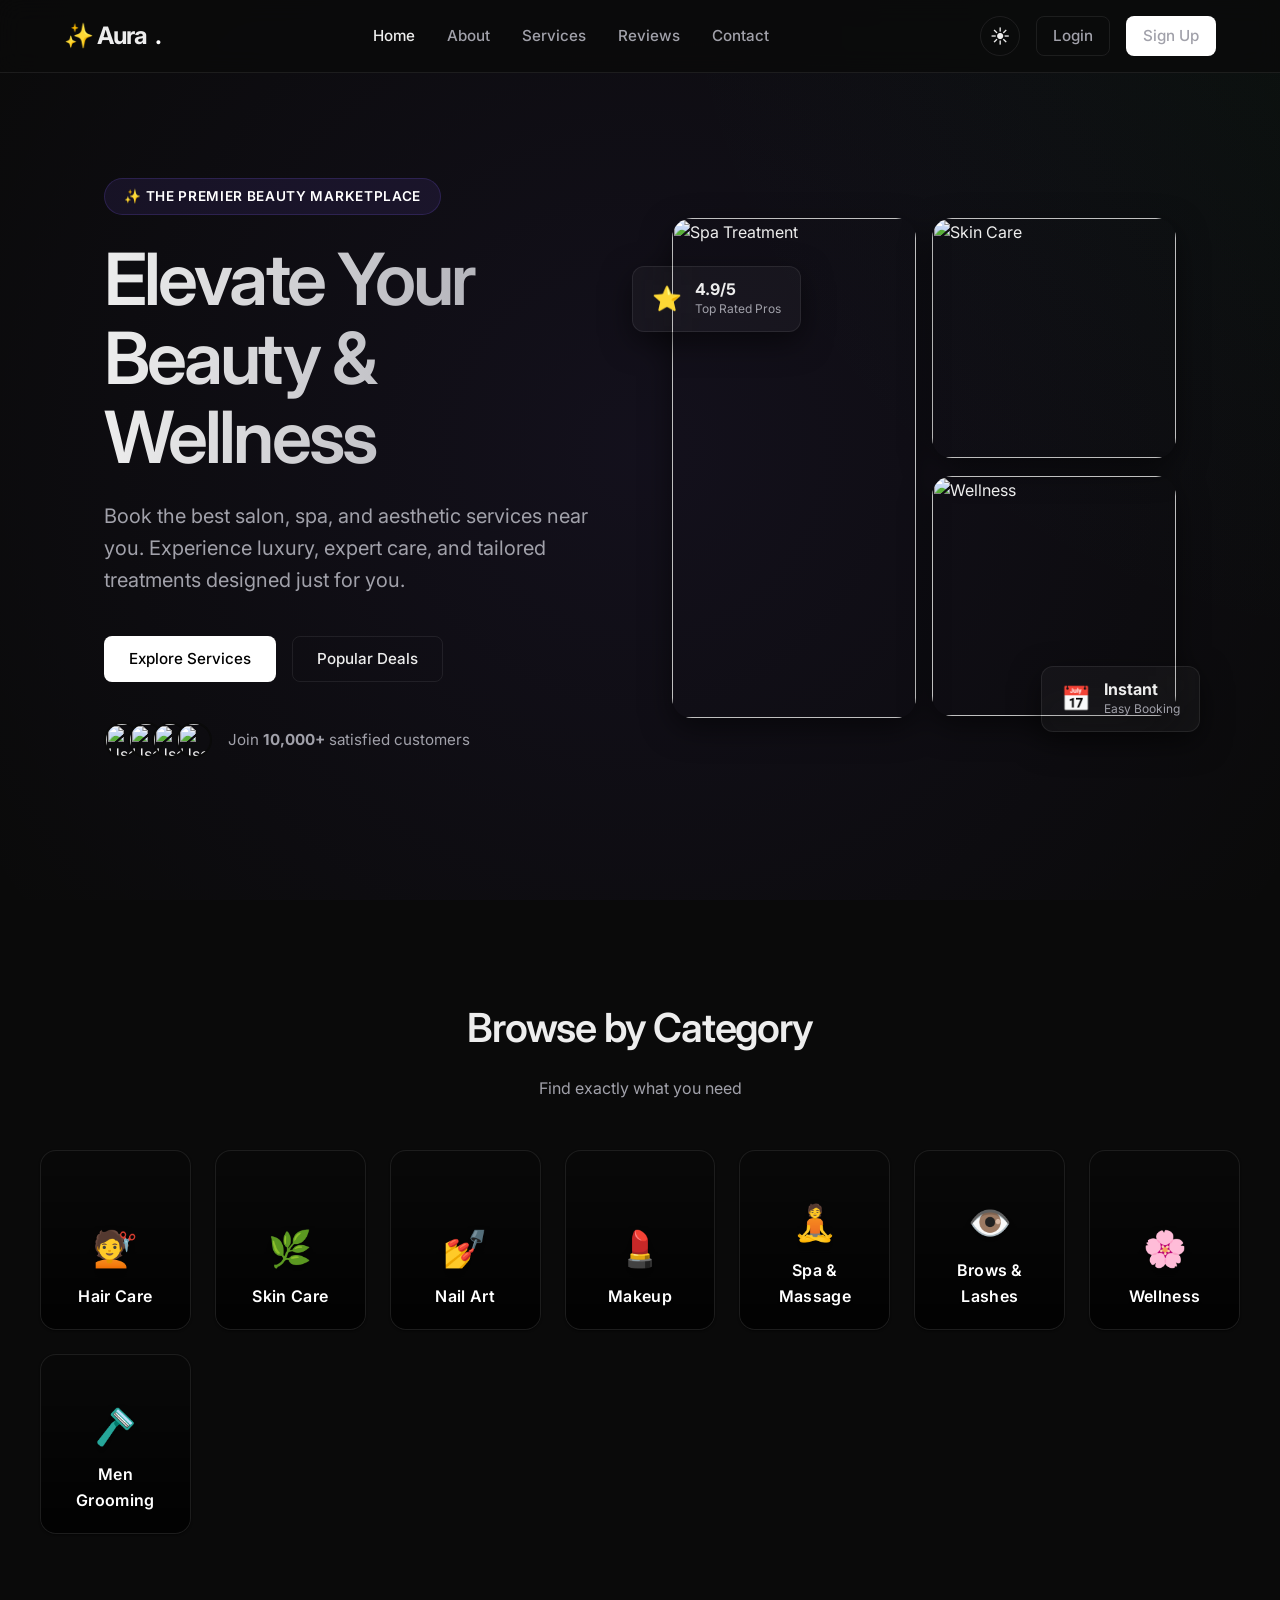
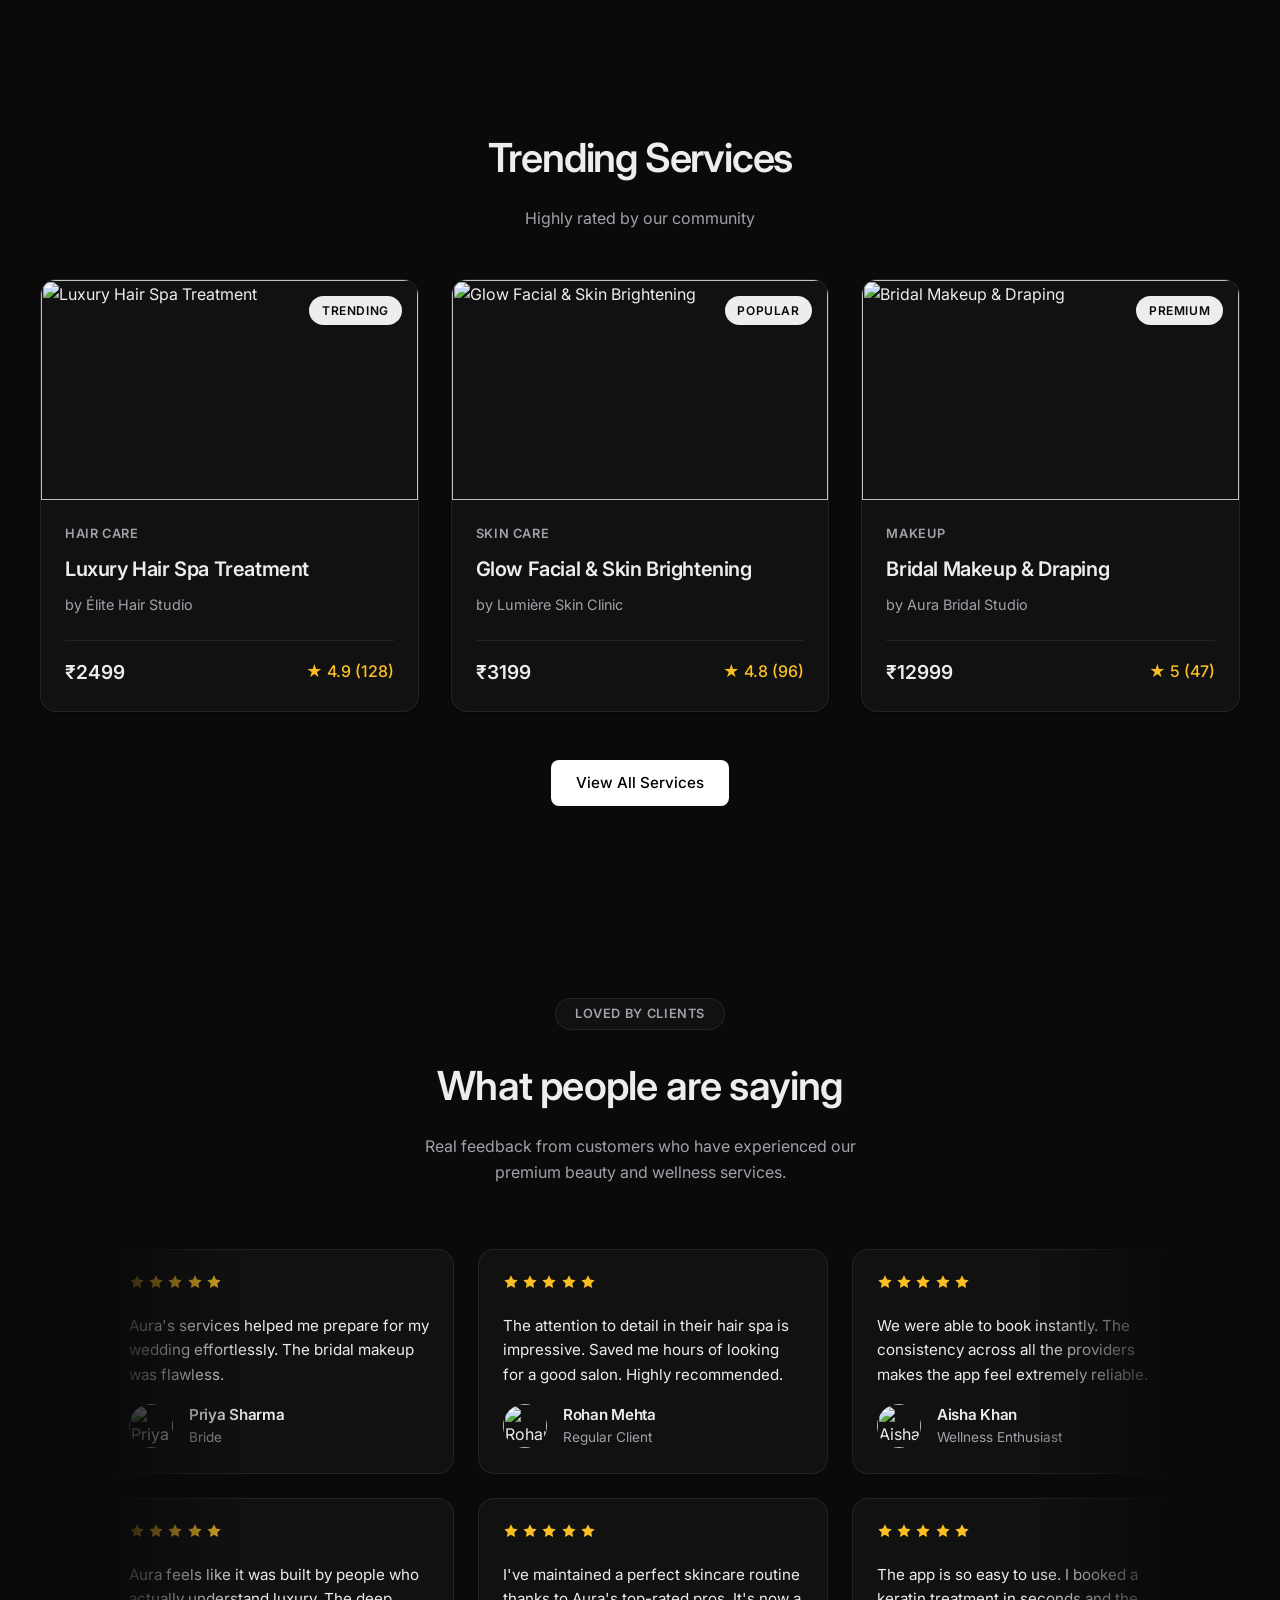
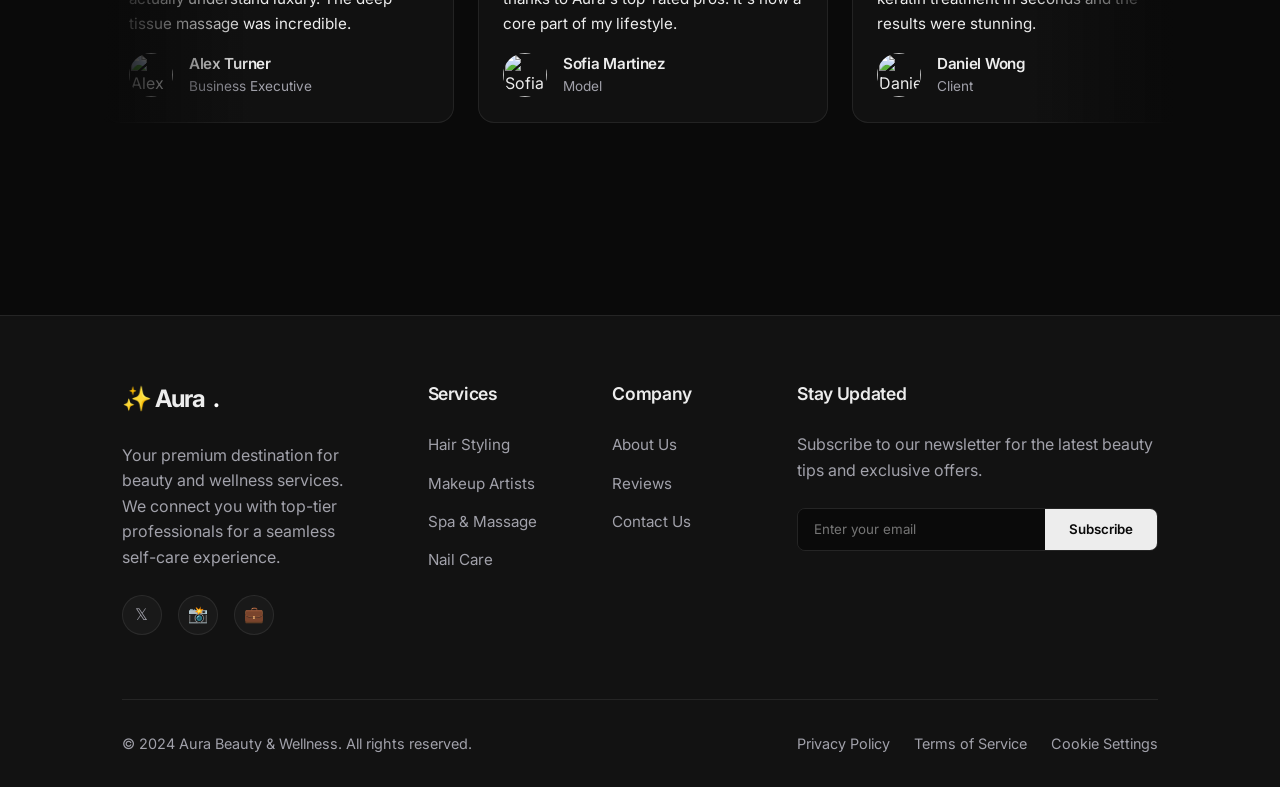
==== commit 3eea9e9f: "send" ====
--- a/frontend/index.html
+++ b/frontend/index.html
@@ -24,6 +24,7 @@
         <a href="about.html">About</a>
         <a href="services.html">Services</a>
         <a href="testimonials.html">Reviews</a>
+        <a href="contact.html">Contact</a>
       </div>
     </div>
     <div style="display: flex; align-items: center; gap: 1rem;">
@@ -143,8 +144,7 @@
           <ul>
             <li><a href="about.html">About Us</a></li>
             <li><a href="testimonials.html">Reviews</a></li>
-            <li><a href="#">Careers</a></li>
-            <li><a href="#">Contact Support</a></li>
+            <li><a href="contact.html">Contact Us</a></li>
           </ul>
         </div>
         <div class="footer-col">
--- a/frontend/css/style.css
+++ b/frontend/css/style.css
@@ -1173,10 +1173,7 @@
 
 /* Vertical Testimonials Page */
 .testimonials-page {
-  padding: 8rem 2rem 4rem;
-  display: flex;
-  flex-direction: column;
-  align-items: center;
+  padding: 8rem 0 4rem;
   min-height: 100vh;
 }
 
@@ -1283,6 +1280,60 @@
   100% { transform: translateY(-50%); }
 }
 
+.services-marquee-wrapper {
+  position: relative;
+  width: 100%;
+  height: 850px;
+  overflow: hidden;
+  margin-top: 2rem;
+}
+
+.services-marquee-wrapper::before,
+.services-marquee-wrapper::after {
+  content: '';
+  position: absolute;
+  left: 0;
+  right: 0;
+  height: 150px;
+  z-index: 2;
+  pointer-events: none;
+}
+
+.services-marquee-wrapper::before {
+  top: 0;
+  background: linear-gradient(to bottom, var(--bg-color), transparent);
+}
+
+.services-marquee-wrapper::after {
+  bottom: 0;
+  background: linear-gradient(to top, var(--bg-color), transparent);
+}
+
+.services-marquee-grid {
+  display: grid;
+  grid-template-columns: repeat(1, 1fr);
+  gap: 2rem;
+  height: 100%;
+}
+
+@media (min-width: 768px) {
+  .services-marquee-grid { grid-template-columns: repeat(2, 1fr); }
+}
+
+@media (min-width: 1024px) {
+  .services-marquee-grid { grid-template-columns: repeat(3, 1fr); }
+}
+
+.services-col {
+  display: flex;
+  flex-direction: column;
+  gap: 2rem;
+}
+
+.services-col:hover {
+  animation-play-state: paused;
+}
+
 .v-card {
   background: var(--card-bg);
   border: 1px solid var(--border-color);
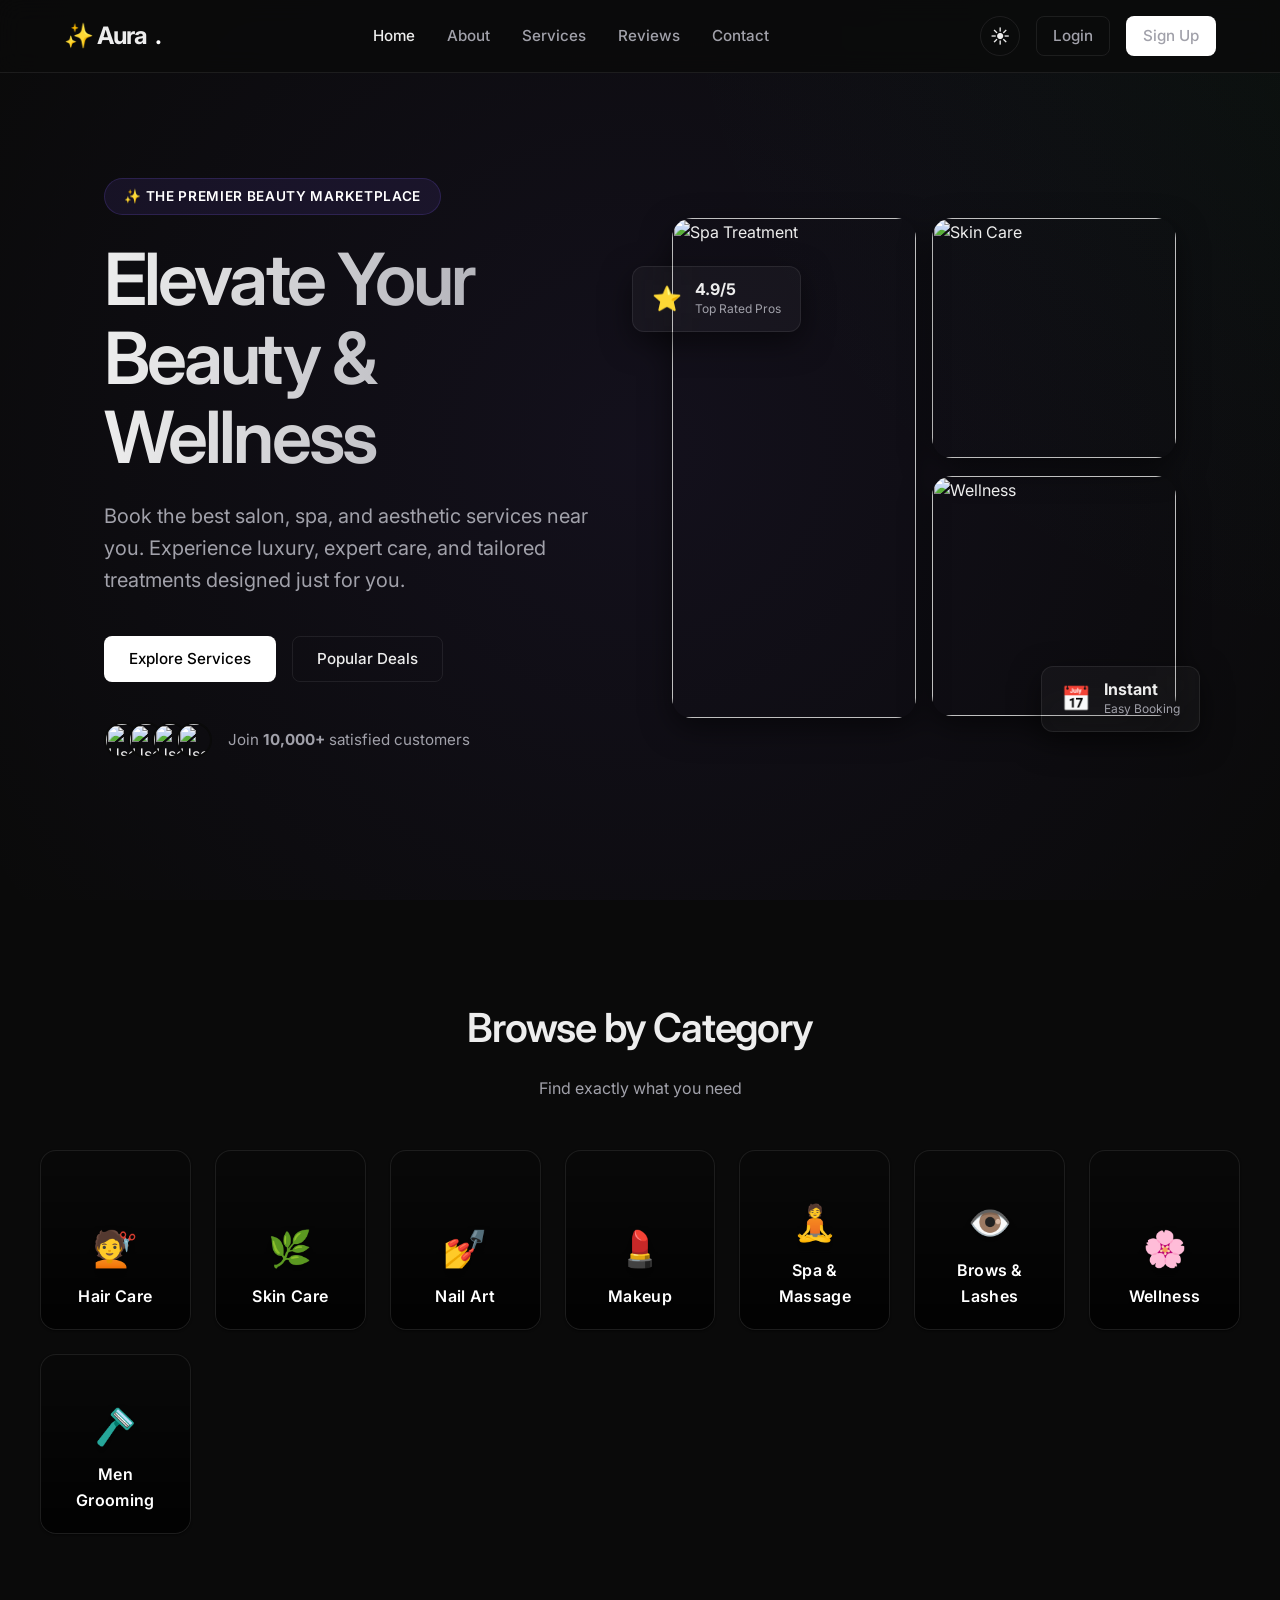
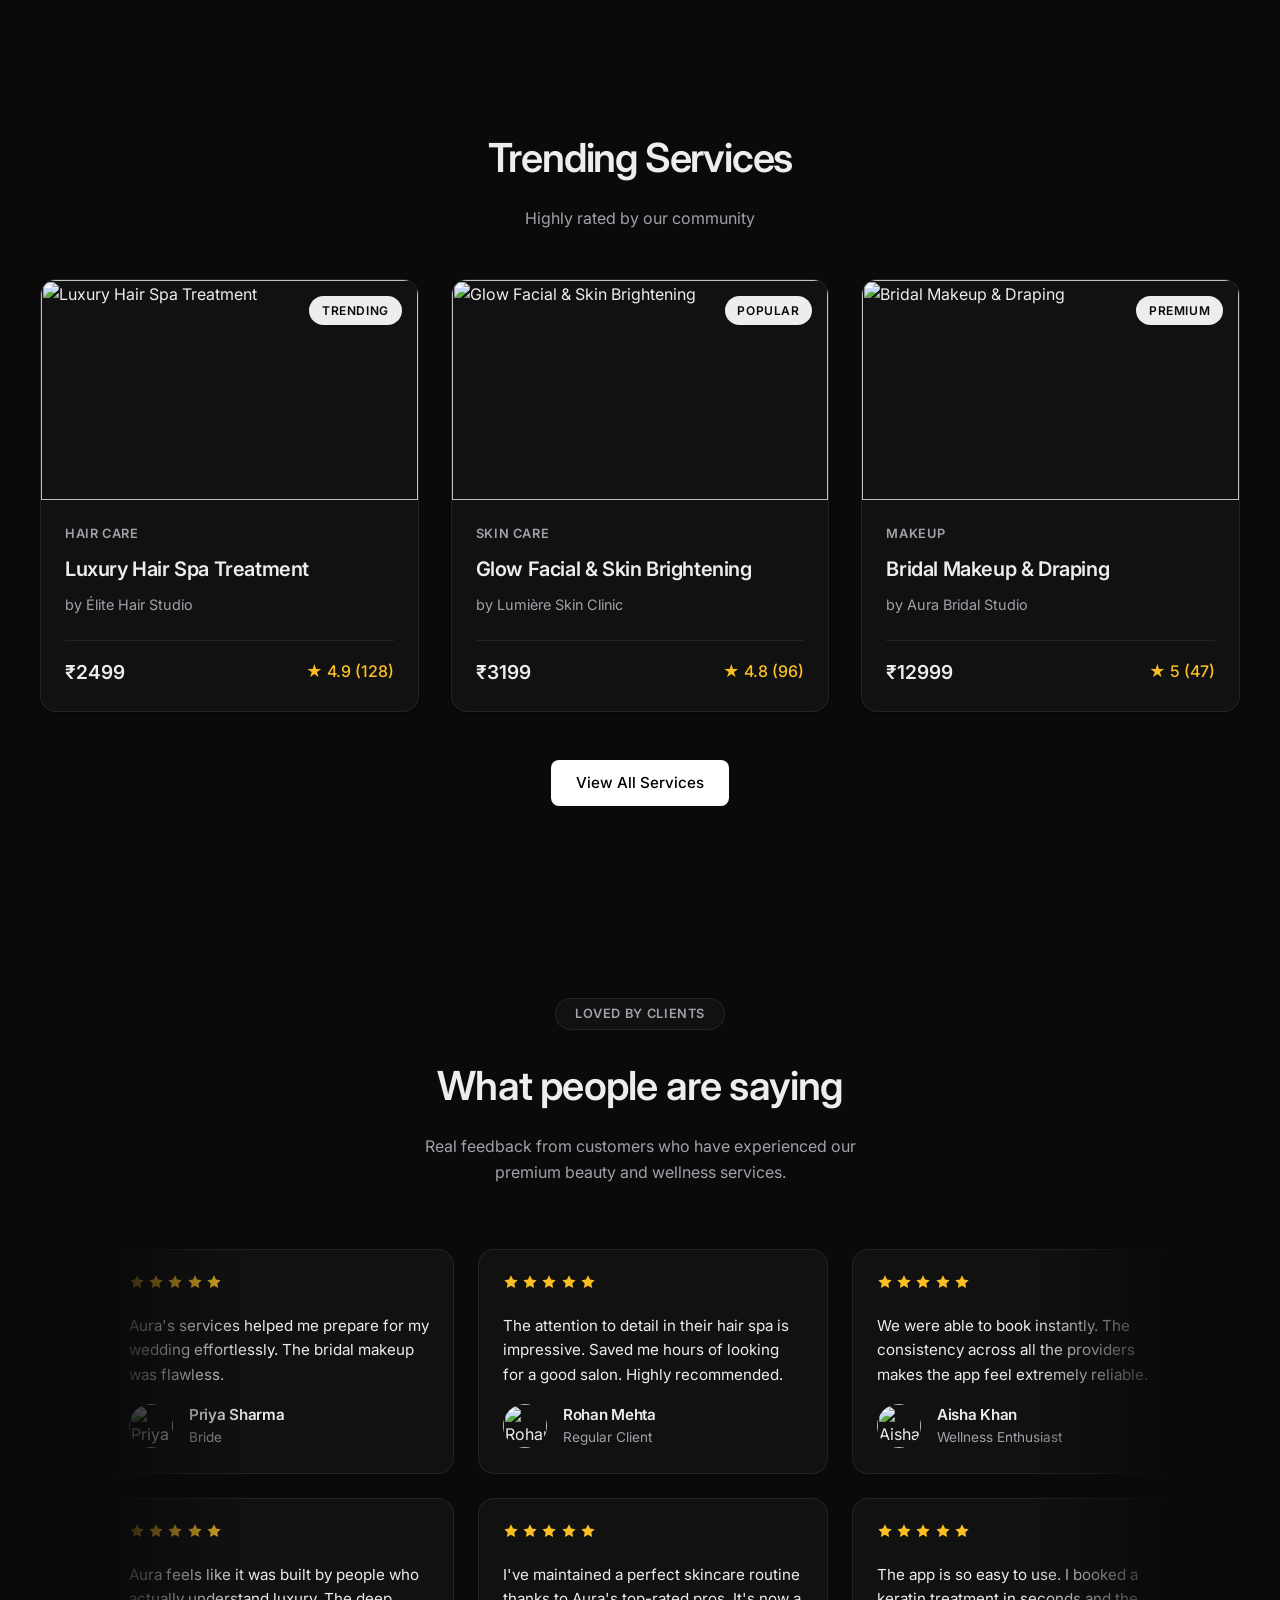
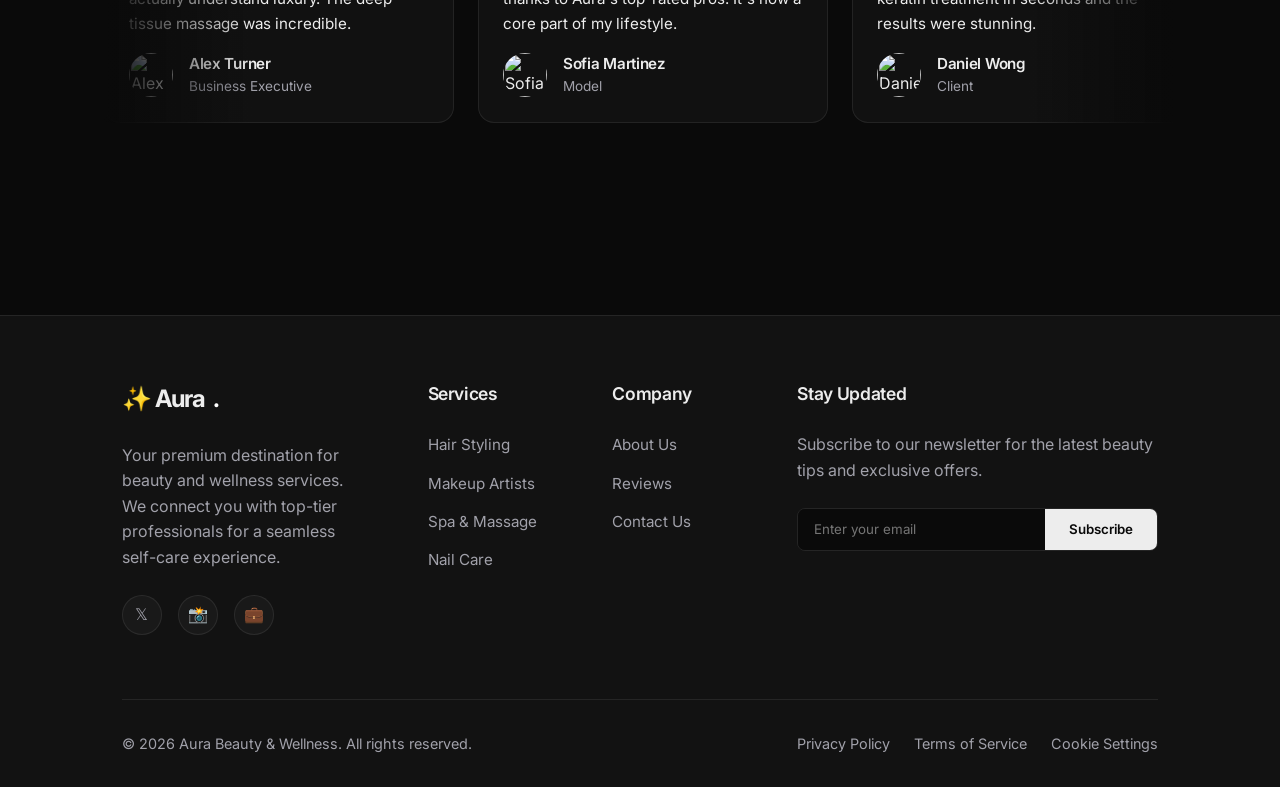
==== commit 479eca23: "send" ====
--- a/frontend/index.html
+++ b/frontend/index.html
@@ -157,11 +157,11 @@
         </div>
       </div>
       <div class="footer-bottom">
-        <p>&copy; 2024 Aura Beauty & Wellness. All rights reserved.</p>
+        <p>&copy; 2026 Aura Beauty & Wellness. All rights reserved.</p>
         <div class="footer-bottom-links">
-          <a href="#">Privacy Policy</a>
-          <a href="#">Terms of Service</a>
-          <a href="#">Cookie Settings</a>
+          <a href="privacy.html">Privacy Policy</a>
+          <a href="terms.html">Terms of Service</a>
+          <a href="cookies.html">Cookie Settings</a>
         </div>
       </div>
     </div>
